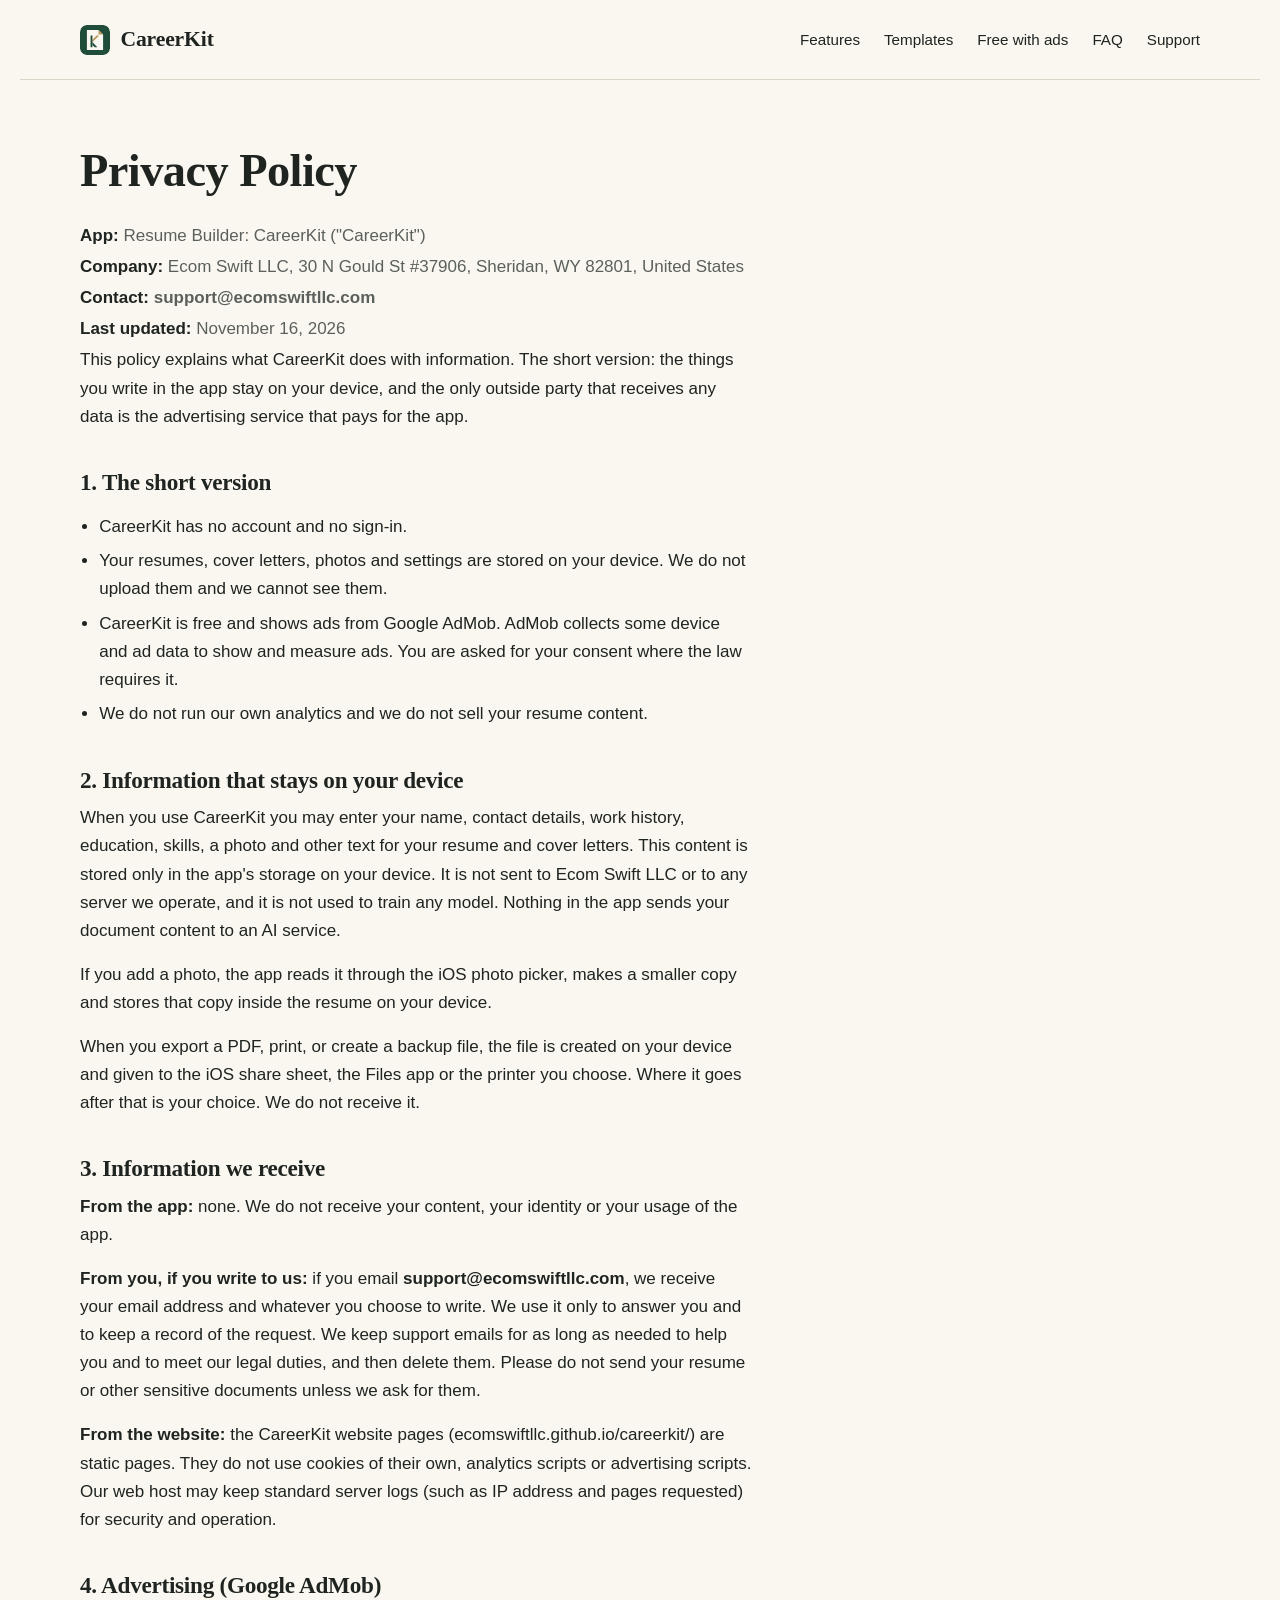
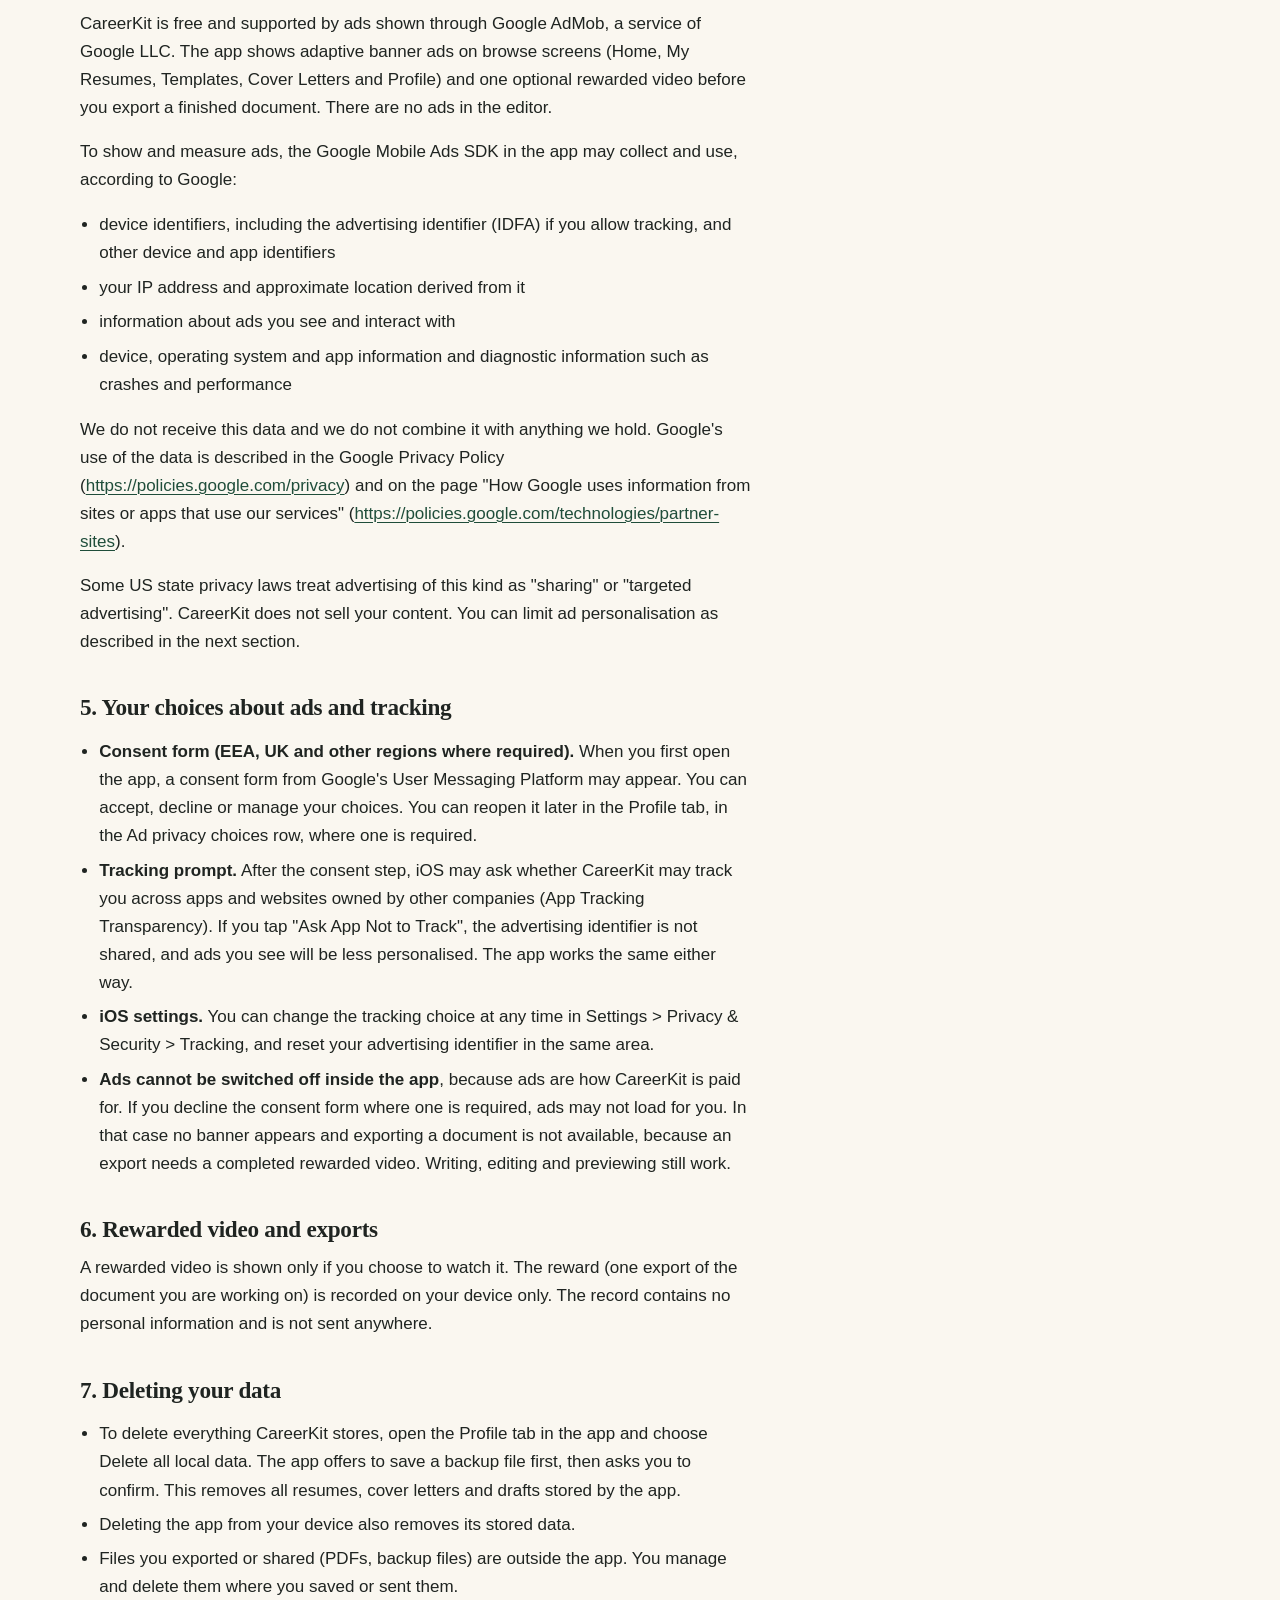
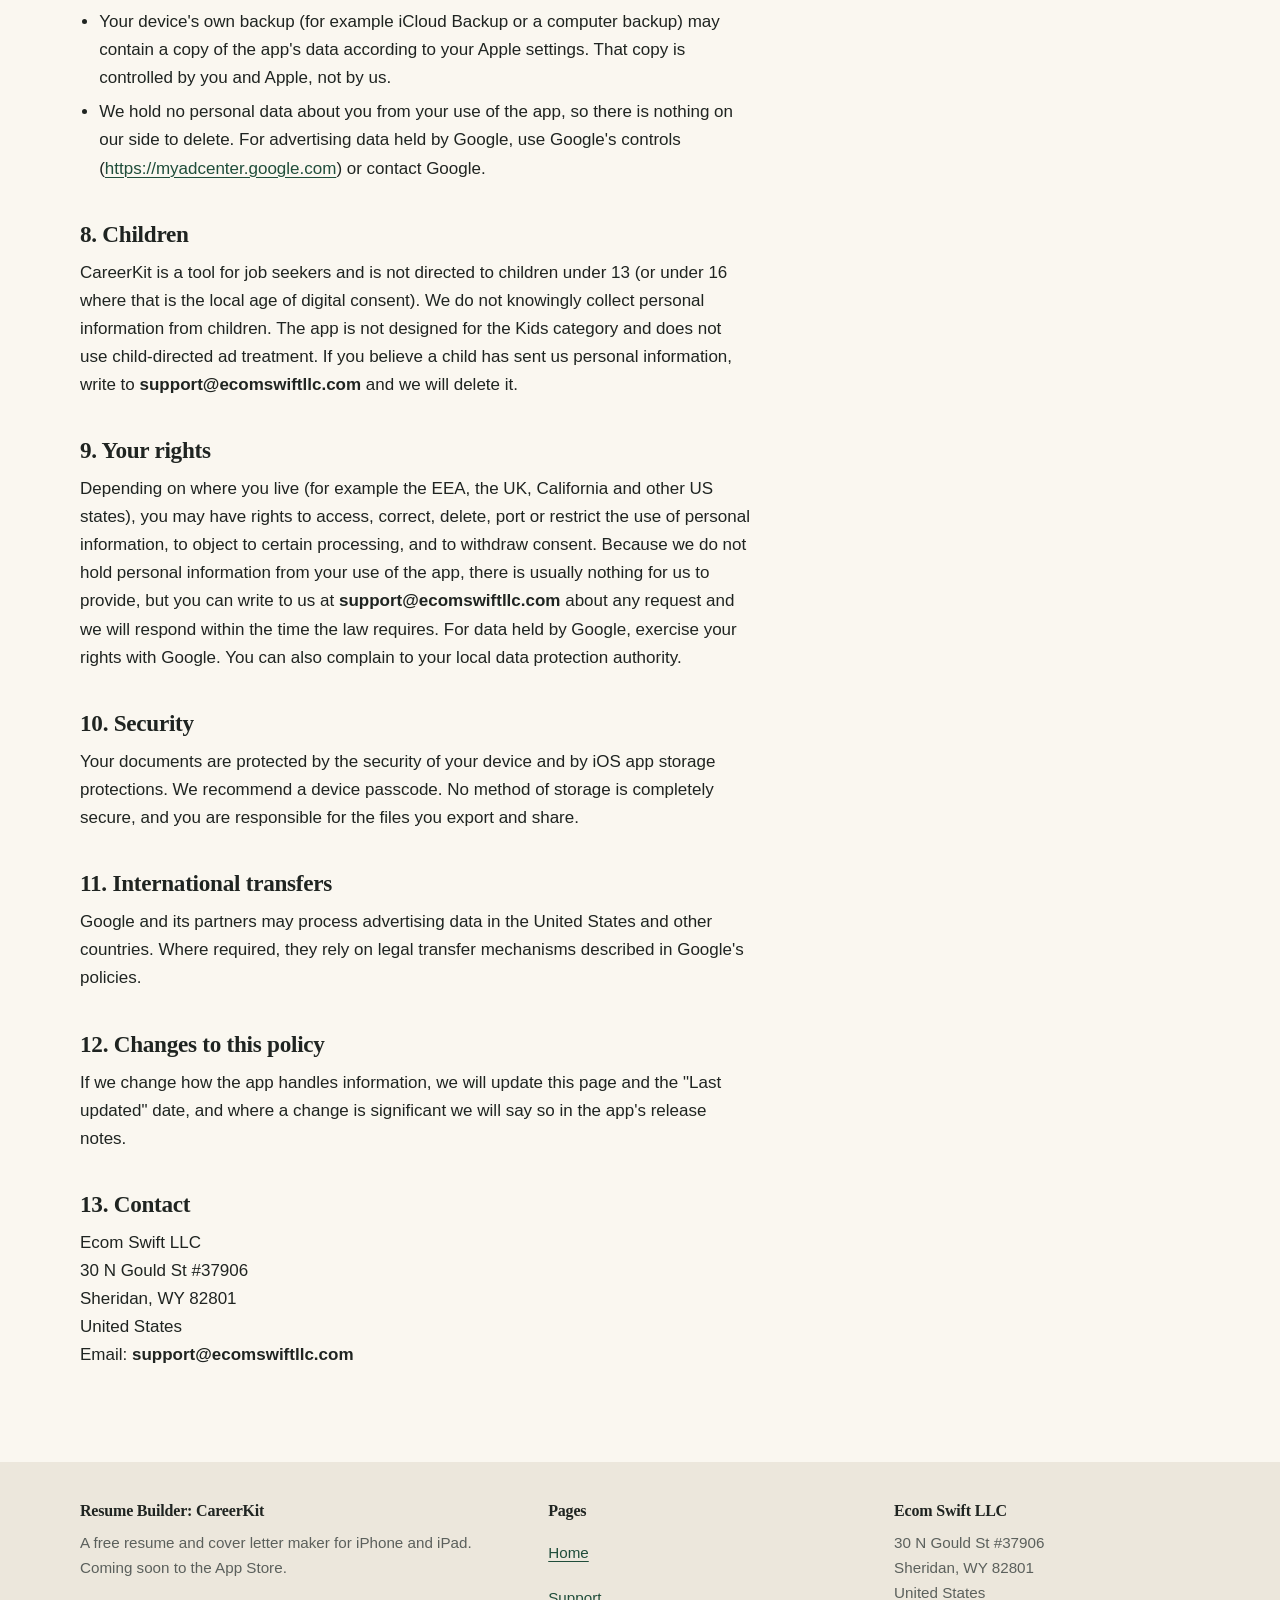
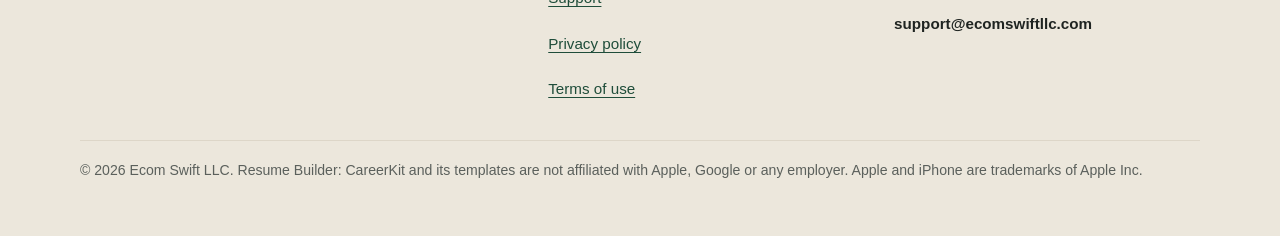
==== website/careerkit/privacy/index.html @ 7ea5f318 "CareerKit iOS: scaffold, ads, app shell, editor, templates, store docs (work in progress, not yet co" ====
<!doctype html>
<html lang="en">
<head>
<meta charset="utf-8">
<meta name="viewport" content="width=device-width, initial-scale=1, viewport-fit=cover">
<title>Privacy Policy | Resume Builder: CareerKit</title>
<meta name="description" content="How Resume Builder: CareerKit handles information: documents stay on your device, there is no account, and ads come from Google AdMob with your consent where required.">
<link rel="canonical" href="https://ecomswiftllc.github.io/careerkit/privacy/">
<meta name="theme-color" content="#FAF7F0" media="(prefers-color-scheme: light)">
<meta name="theme-color" content="#141614" media="(prefers-color-scheme: dark)">
<meta name="color-scheme" content="light dark">
<link rel="icon" href="../assets/favicon.svg" type="image/svg+xml">
<link rel="icon" href="../assets/favicon-32.png" type="image/png" sizes="32x32">
<link rel="apple-touch-icon" href="../assets/apple-touch-icon.png">
<meta property="og:type" content="website">
<meta property="og:site_name" content="Resume Builder: CareerKit">
<meta property="og:title" content="Privacy Policy | Resume Builder: CareerKit">
<meta property="og:description" content="How Resume Builder: CareerKit handles information: documents stay on your device, there is no account, and ads come from Google AdMob with your consent where required.">
<meta property="og:url" content="https://ecomswiftllc.github.io/careerkit/privacy/">
<meta property="og:image" content="https://ecomswiftllc.github.io/careerkit/assets/og-image.png">
<meta property="og:image:width" content="1200">
<meta property="og:image:height" content="630">
<meta property="og:image:alt" content="The CareerKit app icon next to the name Resume Builder: CareerKit">
<meta name="twitter:card" content="summary_large_image">
<meta name="twitter:title" content="Privacy Policy | Resume Builder: CareerKit">
<meta name="twitter:description" content="How Resume Builder: CareerKit handles information: documents stay on your device, there is no account, and ads come from Google AdMob with your consent where required.">
<meta name="twitter:image" content="https://ecomswiftllc.github.io/careerkit/assets/og-image.png">
<link rel="stylesheet" href="../assets/site.css">
</head>
<body>
<a class="skip" href="#main">Skip to content</a>
<header class="site-header">
  <div class="wrap">
    <a class="brand" href="../"><img src="../assets/favicon.svg" alt="" width="30" height="30">CareerKit</a>
    <nav class="nav" aria-label="Main">
      <a href="../#features">Features</a>
      <a href="../#templates">Templates</a>
      <a href="../#free">Free with ads</a>
      <a href="../#faq">FAQ</a>
      <a href="../support/">Support</a>
    </nav>
  </div>
</header>

<main id="main">
  <div class="page">
    <div class="wrap">
      <article class="doc">
<h1>Privacy Policy</h1>
<div class="meta">
<p><strong>App:</strong> Resume Builder: CareerKit ("CareerKit")</p>
<p><strong>Company:</strong> Ecom Swift LLC, 30 N Gould St #37906, Sheridan, WY 82801, United States</p>
<p><strong>Contact:</strong> <span class="email">support@ecomswiftllc.com</span></p>
<p><strong>Last updated:</strong> November 16, 2026</p>
</div>
<p>This policy explains what CareerKit does with information. The short version: the things you write in the app stay on your device, and the only outside party that receives any data is the advertising service that pays for the app.</p>
<h2>1. The short version</h2>
<ul><li>CareerKit has no account and no sign-in.</li><li>Your resumes, cover letters, photos and settings are stored on your device. We do not upload them and we cannot see them.</li><li>CareerKit is free and shows ads from Google AdMob. AdMob collects some device and ad data to show and measure ads. You are asked for your consent where the law requires it.</li><li>We do not run our own analytics and we do not sell your resume content.</li></ul>
<h2>2. Information that stays on your device</h2>
<p>When you use CareerKit you may enter your name, contact details, work history, education, skills, a photo and other text for your resume and cover letters. This content is stored only in the app's storage on your device. It is not sent to Ecom Swift LLC or to any server we operate, and it is not used to train any model. Nothing in the app sends your document content to an AI service.</p>
<p>If you add a photo, the app reads it through the iOS photo picker, makes a smaller copy and stores that copy inside the resume on your device.</p>
<p>When you export a PDF, print, or create a backup file, the file is created on your device and given to the iOS share sheet, the Files app or the printer you choose. Where it goes after that is your choice. We do not receive it.</p>
<h2>3. Information we receive</h2>
<p><strong>From the app:</strong> none. We do not receive your content, your identity or your usage of the app.</p>
<p><strong>From you, if you write to us:</strong> if you email <span class="email">support@ecomswiftllc.com</span>, we receive your email address and whatever you choose to write. We use it only to answer you and to keep a record of the request. We keep support emails for as long as needed to help you and to meet our legal duties, and then delete them. Please do not send your resume or other sensitive documents unless we ask for them.</p>
<p><strong>From the website:</strong> the CareerKit website pages (ecomswiftllc.github.io/careerkit/) are static pages. They do not use cookies of their own, analytics scripts or advertising scripts. Our web host may keep standard server logs (such as IP address and pages requested) for security and operation.</p>
<h2>4. Advertising (Google AdMob)</h2>
<p>CareerKit is free and supported by ads shown through Google AdMob, a service of Google LLC. The app shows adaptive banner ads on browse screens (Home, My Resumes, Templates, Cover Letters and Profile) and one optional rewarded video before you export a finished document. There are no ads in the editor.</p>
<p>To show and measure ads, the Google Mobile Ads SDK in the app may collect and use, according to Google:</p>
<ul><li>device identifiers, including the advertising identifier (IDFA) if you allow tracking, and other device and app identifiers</li><li>your IP address and approximate location derived from it</li><li>information about ads you see and interact with</li><li>device, operating system and app information and diagnostic information such as crashes and performance</li></ul>
<p>We do not receive this data and we do not combine it with anything we hold. Google's use of the data is described in the Google Privacy Policy (<a href="https://policies.google.com/privacy" rel="noopener">https://policies.google.com/privacy</a>) and on the page "How Google uses information from sites or apps that use our services" (<a href="https://policies.google.com/technologies/partner-sites" rel="noopener">https://policies.google.com/technologies/partner-sites</a>).</p>
<p>Some US state privacy laws treat advertising of this kind as "sharing" or "targeted advertising". CareerKit does not sell your content. You can limit ad personalisation as described in the next section.</p>
<h2>5. Your choices about ads and tracking</h2>
<ul><li><strong>Consent form (EEA, UK and other regions where required).</strong> When you first open the app, a consent form from Google's User Messaging Platform may appear. You can accept, decline or manage your choices. You can reopen it later in the Profile tab, in the Ad privacy choices row, where one is required.</li><li><strong>Tracking prompt.</strong> After the consent step, iOS may ask whether CareerKit may track you across apps and websites owned by other companies (App Tracking Transparency). If you tap "Ask App Not to Track", the advertising identifier is not shared, and ads you see will be less personalised. The app works the same either way.</li><li><strong>iOS settings.</strong> You can change the tracking choice at any time in Settings &gt; Privacy &amp; Security &gt; Tracking, and reset your advertising identifier in the same area.</li><li><strong>Ads cannot be switched off inside the app</strong>, because ads are how CareerKit is paid for. If you decline the consent form where one is required, ads may not load for you. In that case no banner appears and exporting a document is not available, because an export needs a completed rewarded video. Writing, editing and previewing still work.</li></ul>
<h2>6. Rewarded video and exports</h2>
<p>A rewarded video is shown only if you choose to watch it. The reward (one export of the document you are working on) is recorded on your device only. The record contains no personal information and is not sent anywhere.</p>
<h2>7. Deleting your data</h2>
<ul><li>To delete everything CareerKit stores, open the Profile tab in the app and choose Delete all local data. The app offers to save a backup file first, then asks you to confirm. This removes all resumes, cover letters and drafts stored by the app.</li><li>Deleting the app from your device also removes its stored data.</li><li>Files you exported or shared (PDFs, backup files) are outside the app. You manage and delete them where you saved or sent them.</li><li>Your device's own backup (for example iCloud Backup or a computer backup) may contain a copy of the app's data according to your Apple settings. That copy is controlled by you and Apple, not by us.</li><li>We hold no personal data about you from your use of the app, so there is nothing on our side to delete. For advertising data held by Google, use Google's controls (<a href="https://myadcenter.google.com" rel="noopener">https://myadcenter.google.com</a>) or contact Google.</li></ul>
<h2>8. Children</h2>
<p>CareerKit is a tool for job seekers and is not directed to children under 13 (or under 16 where that is the local age of digital consent). We do not knowingly collect personal information from children. The app is not designed for the Kids category and does not use child-directed ad treatment. If you believe a child has sent us personal information, write to <span class="email">support@ecomswiftllc.com</span> and we will delete it.</p>
<h2>9. Your rights</h2>
<p>Depending on where you live (for example the EEA, the UK, California and other US states), you may have rights to access, correct, delete, port or restrict the use of personal information, to object to certain processing, and to withdraw consent. Because we do not hold personal information from your use of the app, there is usually nothing for us to provide, but you can write to us at <span class="email">support@ecomswiftllc.com</span> about any request and we will respond within the time the law requires. For data held by Google, exercise your rights with Google. You can also complain to your local data protection authority.</p>
<h2>10. Security</h2>
<p>Your documents are protected by the security of your device and by iOS app storage protections. We recommend a device passcode. No method of storage is completely secure, and you are responsible for the files you export and share.</p>
<h2>11. International transfers</h2>
<p>Google and its partners may process advertising data in the United States and other countries. Where required, they rely on legal transfer mechanisms described in Google's policies.</p>
<h2>12. Changes to this policy</h2>
<p>If we change how the app handles information, we will update this page and the "Last updated" date, and where a change is significant we will say so in the app's release notes.</p>
<h2>13. Contact</h2>
<p>Ecom Swift LLC<br>30 N Gould St #37906<br>Sheridan, WY 82801<br>United States<br>Email: <span class="email">support@ecomswiftllc.com</span></p>
      </article>
    </div>
  </div>
</main>
<footer class="site-footer">
  <div class="wrap">
    <div>
      <h2>Resume Builder: CareerKit</h2>
      <p>A free resume and cover letter maker for iPhone and iPad. Coming soon to the App Store.</p>
    </div>
    <nav aria-label="Footer">
      <h2>Pages</h2>
      <ul>
        <li><a href="../">Home</a></li>
        <li><a href="../support/">Support</a></li>
        <li><a href="../privacy/">Privacy policy</a></li>
        <li><a href="../terms/">Terms of use</a></li>
      </ul>
    </nav>
    <div>
      <h2>Ecom Swift LLC</h2>
      <p>30 N Gould St #37906<br>Sheridan, WY 82801<br>United States</p>
      <p class="email">support@ecomswiftllc.com</p>
    </div>
    <p class="legalline">&copy; 2026 Ecom Swift LLC. Resume Builder: CareerKit and its templates are not affiliated with Apple, Google or any employer. Apple and iPhone are trademarks of Apple Inc.</p>
  </div>
</footer>
</body>
</html>
---- website/careerkit/assets/site.css ----
/* CareerKit site. System fonts only, no external requests.
   Layout: one calm reading column per section, with the section title in a left rail on wide screens.
   Memorable element: the three page-layout schematics in the hero. */
:root {
  --ivory: #FAF7F0;
  --surface: #FFFFFF;
  --stone: #ECE7DC;
  --hairline: #DDD6C8;
  --ink: #1F2421;
  --graphite: #5B605C;
  --forest: #1F4D3A;
  --forest-deep: #16382A;
  --champagne: #B89B5E;
  --on-forest: #FFFFFF;
  --link: #1F4D3A;
  --serif: "Iowan Old Style", "Palatino Linotype", Palatino, "New York", Charter, Georgia, "Times New Roman", serif;
  --sans: -apple-system, BlinkMacSystemFont, "SF Pro Text", "Segoe UI", Roboto, "Helvetica Neue", Arial, sans-serif;
  --gutter: max(1.25rem, env(safe-area-inset-left, 0px));
  --gutter-r: max(1.25rem, env(safe-area-inset-right, 0px));
  --measure: 40rem;
  color-scheme: light;
}
@media (prefers-color-scheme: dark) {
  :root:not([data-theme="light"]) {
    --ivory: #141614;
    --surface: #1D201E;
    --stone: #262A27;
    --hairline: #343935;
    --ink: #F2EFE8;
    --graphite: #A9ADA8;
    --forest: #6FB594;
    --forest-deep: #4C9677;
    --champagne: #CDB27A;
    --on-forest: #0F1A14;
    --link: #8CCBAA;
    color-scheme: dark;
  }
}

*, *::before, *::after { box-sizing: border-box; }
html { -webkit-text-size-adjust: 100%; scroll-behavior: smooth; }
@media (prefers-reduced-motion: reduce) { html { scroll-behavior: auto; } }
body {
  margin: 0;
  background: var(--ivory);
  color: var(--ink);
  font-family: var(--sans);
  font-size: 1.0625rem;
  line-height: 1.65;
  padding-left: var(--gutter);
  padding-right: var(--gutter-r);
}
img, svg { max-width: 100%; display: block; }
a { color: var(--link); text-underline-offset: 0.18em; text-decoration-thickness: 1px; }
a:hover { text-decoration-thickness: 2px; }
:focus-visible { outline: 3px solid var(--forest); outline-offset: 3px; border-radius: 2px; }
.skip { position: absolute; left: -999px; top: 0; background: var(--forest); color: var(--on-forest); padding: .6rem 1rem; z-index: 20; }
.skip:focus { left: 1rem; top: 1rem; }

.wrap { width: 100%; max-width: 70rem; margin-inline: auto; }

/* header */
.site-header { padding-block: 1.1rem; border-bottom: 1px solid var(--hairline); }
.site-header .wrap { display: flex; flex-wrap: wrap; align-items: center; justify-content: space-between; gap: .6rem 2rem; }
.brand { display: inline-flex; align-items: center; gap: .65rem; min-height: 44px; text-decoration: none; color: var(--ink); font-family: var(--serif); font-size: 1.35rem; font-weight: 600; letter-spacing: -.005em; }
.brand img { width: 30px; height: 30px; border-radius: 22%; }
.nav { display: flex; flex-wrap: wrap; gap: .25rem 1.5rem; font-size: .95rem; }
.nav a { color: var(--ink); text-decoration: none; padding-block: .5rem; min-height: 44px; display: inline-flex; align-items: center; }
.nav a:hover { text-decoration: underline; }
.nav a[aria-current="page"] { color: var(--forest); font-weight: 600; }

/* type */
h1, h2, h3 { font-family: var(--serif); font-weight: 600; line-height: 1.15; letter-spacing: -.012em; margin: 0; text-wrap: balance; }
h1 { font-size: clamp(2.3rem, 4.6vw, 3.35rem); }
h2 { font-size: clamp(1.6rem, 3vw, 2.15rem); }
h3 { font-size: 1.2rem; letter-spacing: -.005em; }
p { margin: 0 0 1rem; }
.lede { font-size: 1.2rem; line-height: 1.6; color: var(--graphite); max-width: 36rem; }
.small { font-size: .9rem; color: var(--graphite); }

/* hero */
.hero { padding-block: clamp(2.5rem, 7vw, 5.5rem) clamp(2.5rem, 6vw, 4.5rem); }
.hero .wrap { display: grid; grid-template-columns: minmax(0, .92fr) minmax(0, 1.08fr); gap: clamp(2rem, 4vw, 3.5rem); align-items: center; }
.hero h1 { margin-bottom: 1.25rem; }
.hero .lede { margin-bottom: 1.75rem; }
.status { display: flex; align-items: center; gap: .65rem; color: var(--forest); font-weight: 600; font-size: 1.05rem; margin: 0 0 .5rem; }
.status::before { content: ""; width: .7rem; height: .7rem; border-radius: 50%; background: var(--champagne); flex: none; }
.hero-note { max-width: 32rem; }
.appicon { width: 4.6rem; height: auto; border-radius: 22.37%; margin-bottom: 1.6rem; box-shadow: 0 1px 0 rgba(0,0,0,.06), 0 10px 24px -10px rgba(22,56,42,.45); }

.layouts { margin: 0; }
.layouts .row { display: grid; grid-template-columns: repeat(3, minmax(0, 1fr)); gap: clamp(.6rem, 2vw, 1.1rem); align-items: start; }
.layouts .row > div:nth-child(2) { margin-top: 1.6rem; }
.layouts .row > div:nth-child(3) { margin-top: .6rem; }
.layouts svg { width: 100%; height: auto; filter: drop-shadow(0 8px 14px rgba(22,56,42,.14)); }
.layouts figcaption, .layouts .cap { font-size: .86rem; color: var(--graphite); margin-top: .6rem; line-height: 1.4; }
.layouts > figcaption { margin-top: 1.1rem; max-width: 26rem; font-size: .86rem; color: var(--graphite); }
.layouts .cap strong { display: block; color: var(--ink); font-weight: 600; }

/* schematic page drawings */
.pg { fill: var(--surface); stroke: var(--hairline); stroke-width: 1; }
.sb { fill: var(--stone); }
.hd { fill: var(--forest); }
.band { fill: var(--forest); }
.ac { fill: var(--champagne); }
.ln { fill: var(--graphite); opacity: .38; }
.ln-on { fill: var(--on-forest); opacity: .75; }
.nm { fill: var(--ink); }

/* sections */
.section { padding-block: clamp(2.75rem, 6vw, 4.75rem); border-top: 1px solid var(--hairline); }
.section .wrap { display: grid; grid-template-columns: minmax(0, 1fr) minmax(0, 2.1fr); gap: 1.25rem clamp(2rem, 5vw, 4.5rem); }
.section h2 { max-width: 15ch; }
.section-body { min-width: 0; max-width: var(--measure); }
.section-body > *:last-child { margin-bottom: 0; }

.defs { margin: 0; padding: 0; }
.defs > div { padding-block: 1.05rem; border-top: 1px solid var(--hairline); }
.defs > div:first-child { border-top: 0; padding-top: 0; }
.defs dt { font-family: var(--serif); font-weight: 600; font-size: 1.2rem; line-height: 1.3; margin-bottom: .25rem; }
.defs dd { margin: 0; color: var(--graphite); }

.checks { list-style: none; margin: 0 0 1.25rem; padding: 0; }
.checks li { padding: .55rem 0 .55rem 1.6rem; border-top: 1px solid var(--hairline); position: relative; }
.checks li:last-child { border-bottom: 1px solid var(--hairline); }
.checks li::before { content: ""; position: absolute; left: .25rem; top: .72rem; width: .38rem; height: .72rem; border-right: 2px solid var(--forest); border-bottom: 2px solid var(--forest); transform: rotate(45deg); }

.split { display: grid; grid-template-columns: repeat(2, minmax(0, 1fr)); gap: 1.5rem 2.5rem; margin-block: 1.25rem; }
.split h3 { margin-bottom: .5rem; }
.split ul { margin: 0; padding-left: 1.1rem; color: var(--graphite); }
.split li { margin-bottom: .35rem; }

.facts { display: grid; grid-template-columns: 8.5rem minmax(0, 1fr); gap: .6rem 1.25rem; margin: 1.5rem 0 0; }
.facts dt { font-weight: 600; font-size: .95rem; padding-top: .1rem; }
.facts dd { margin: 0; color: var(--graphite); }

.structures { display: grid; grid-template-columns: repeat(4, minmax(0, 1fr)); gap: 1rem; margin: 0 0 1.75rem; padding: 0; list-style: none; }
.structures li { min-width: 0; }
.structures svg { width: 100%; height: auto; }
.structures .cap { font-size: .86rem; line-height: 1.4; color: var(--graphite); margin-top: .5rem; }
.structures .cap strong { display: block; color: var(--ink); font-weight: 600; }
.templates-wide { grid-column: 1 / -1; }
.templates-wide .section-body { max-width: none; }
.templates-wide .section-body > p, .templates-wide .facts { max-width: var(--measure); }

.disclaimer { border-left: 3px solid var(--champagne); padding: .2rem 0 .2rem 1.1rem; color: var(--ink); max-width: 36rem; }

/* faq */
.faq details { border-top: 1px solid var(--hairline); }
.faq details:last-child { border-bottom: 1px solid var(--hairline); }
.faq summary { cursor: pointer; list-style: none; padding: 1rem 2.2rem 1rem 0; font-family: var(--serif); font-weight: 600; font-size: 1.12rem; line-height: 1.35; position: relative; min-height: 44px; }
.faq summary::-webkit-details-marker { display: none; }
.faq summary::after { content: "+"; position: absolute; right: .2rem; top: .75rem; font-family: var(--sans); font-weight: 400; font-size: 1.5rem; color: var(--forest); line-height: 1; }
.faq details[open] summary::after { content: "\2212"; }
.faq .answer { padding: 0 0 1.1rem; color: var(--graphite); max-width: 36rem; }
.faq .answer p:last-child { margin-bottom: 0; }

/* inner pages (legal, support) */
.page { padding-block: clamp(2.25rem, 5vw, 4rem) clamp(3rem, 6vw, 5rem); }
.page .wrap { display: block; }
.page .doc { max-width: 42rem; }
.page h1 { font-size: clamp(2rem, 4.4vw, 2.9rem); margin-bottom: 1.5rem; }
.page h2 { font-size: 1.45rem; margin: 2.4rem 0 .7rem; max-width: none; }
.page ul { padding-left: 1.2rem; }
.page li { margin-bottom: .4rem; }
.page .meta p { margin-bottom: .2rem; color: var(--graphite); }
.page .meta strong { color: var(--ink); }
.contact-line { font-family: var(--serif); font-size: 1.5rem; font-weight: 600; margin: .4rem 0 1rem; overflow-wrap: anywhere; }
.contact-line a { color: var(--forest); }

/* footer */
.site-footer { background: var(--stone); margin-inline: calc(var(--gutter) * -1) calc(var(--gutter-r) * -1); padding: 2.5rem var(--gutter-r) 3rem var(--gutter); }
.site-footer .wrap { display: grid; grid-template-columns: minmax(0, 1.4fr) minmax(0, 1fr) minmax(0, 1fr); gap: 1.75rem 2.5rem; font-size: .95rem; }
.site-footer h2 { font-size: 1rem; margin-bottom: .6rem; max-width: none; }
.site-footer p { margin: 0 0 .35rem; color: var(--graphite); }
.site-footer ul { list-style: none; padding: 0; margin: 0; }
.site-footer li { margin-bottom: .1rem; }
.site-footer li a { display: inline-flex; align-items: center; min-height: 44px; }
.legalline { grid-column: 1 / -1; border-top: 1px solid var(--hairline); padding-top: 1.1rem; color: var(--graphite); font-size: .88rem; }

@media (max-width: 62rem) {
  .structures { grid-template-columns: repeat(2, minmax(0, 1fr)); }
}
@media (max-width: 52rem) {
  .hero .wrap { grid-template-columns: minmax(0, 1fr); }
  .section .wrap { grid-template-columns: minmax(0, 1fr); }
  .section h2 { max-width: none; }
  .site-footer .wrap { grid-template-columns: minmax(0, 1fr) minmax(0, 1fr); }
  .site-footer .wrap > :first-child { grid-column: 1 / -1; }
}
@media (max-width: 34rem) {
  body { font-size: 1rem; }
  .split { grid-template-columns: minmax(0, 1fr); }
  .facts { grid-template-columns: minmax(0, 1fr); gap: .1rem; }
  .facts dd { margin-bottom: .7rem; }
  .site-footer .wrap { grid-template-columns: minmax(0, 1fr); }
  .nav { gap: .1rem .9rem; font-size: .9rem; }
  .layouts .row > div:nth-child(2) { margin-top: 1rem; }
}

/* email shown as selectable text */
.email { user-select: all; overflow-wrap: anywhere; font-weight: 600; color: inherit; }
.site-footer .email { color: var(--ink); }
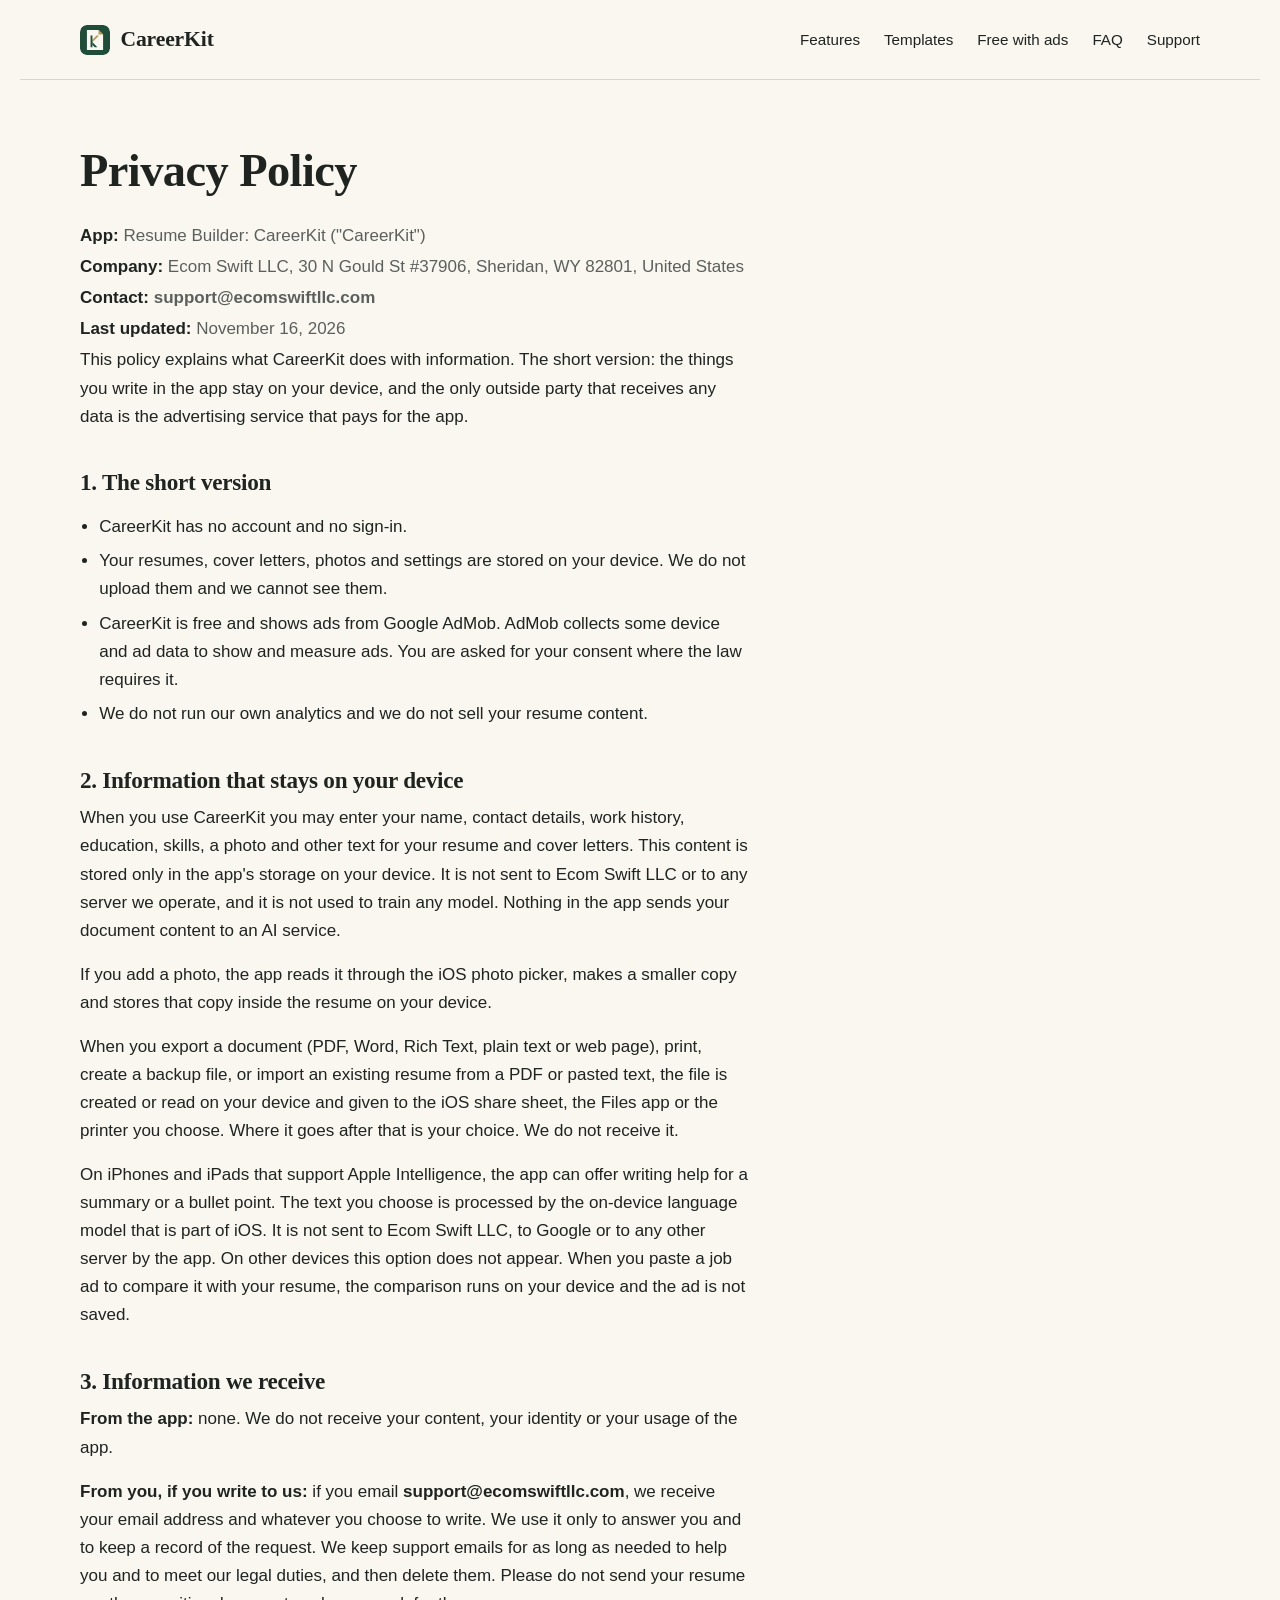
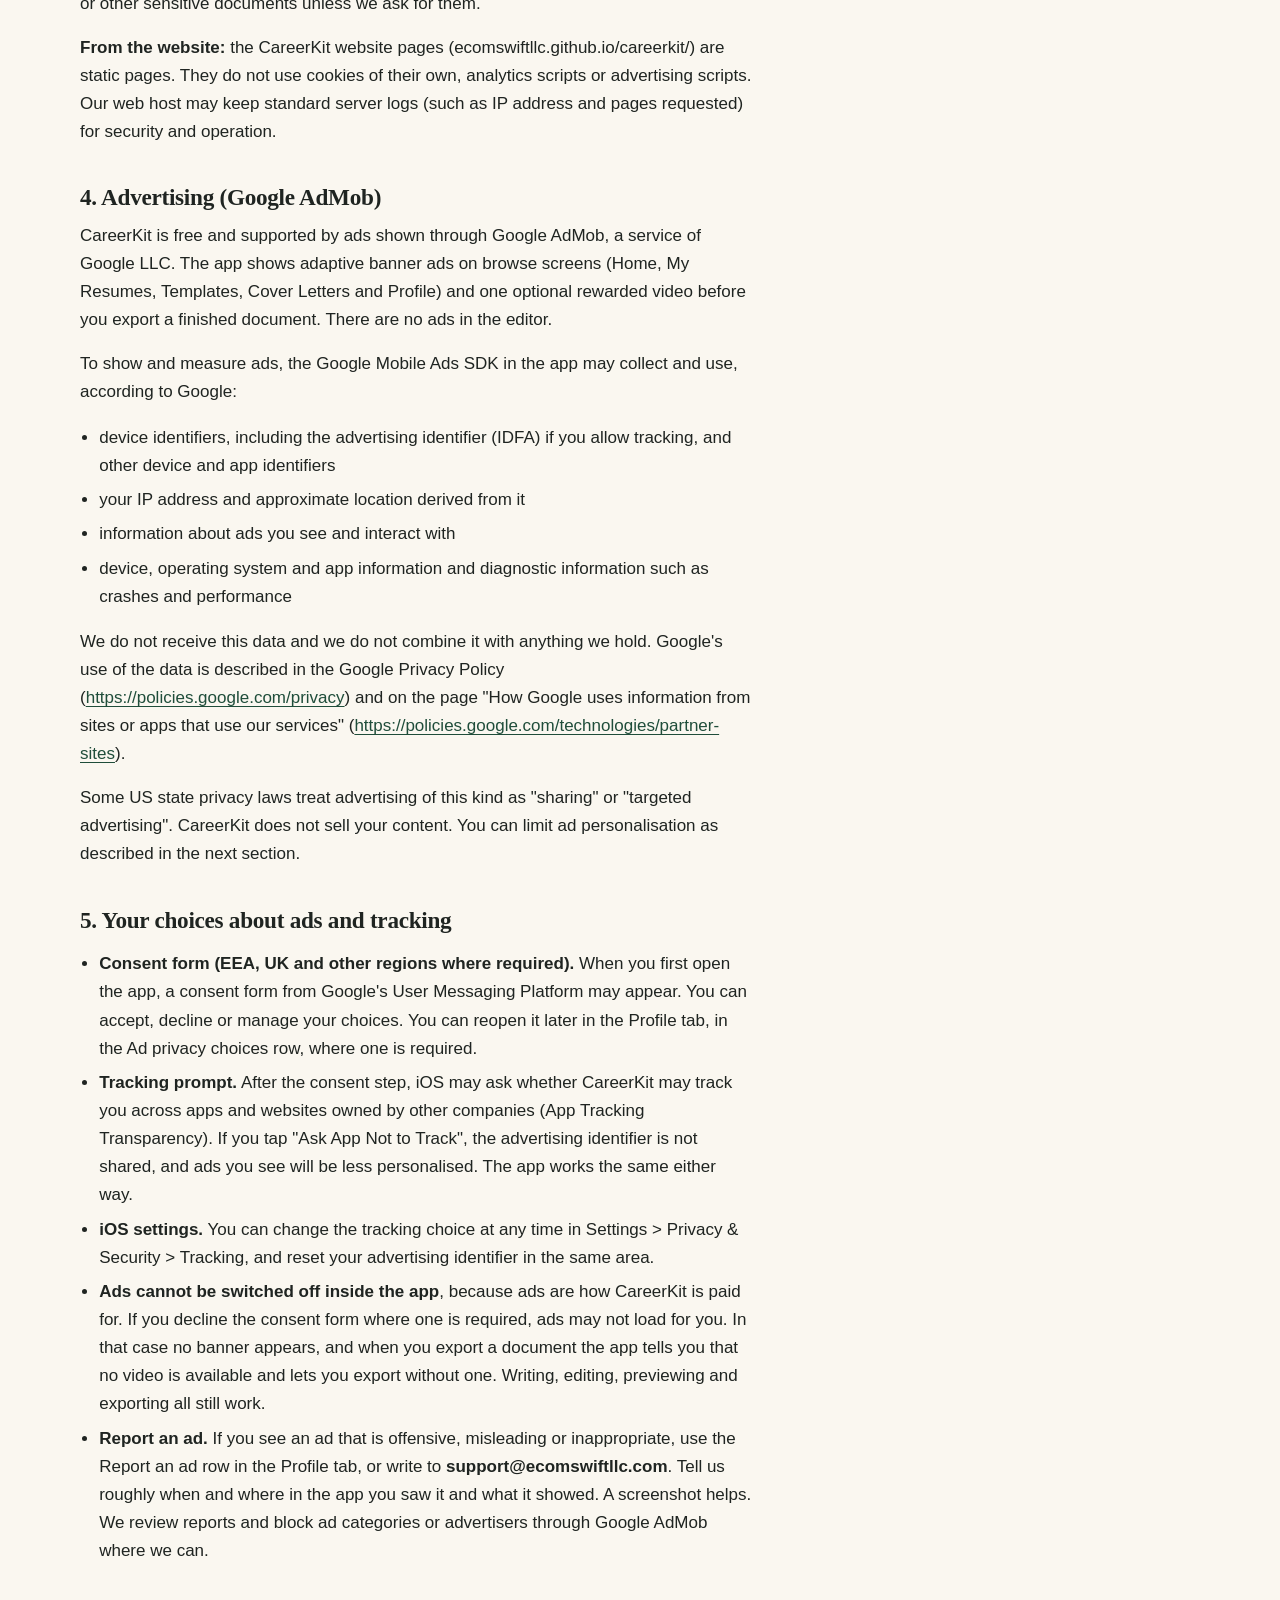
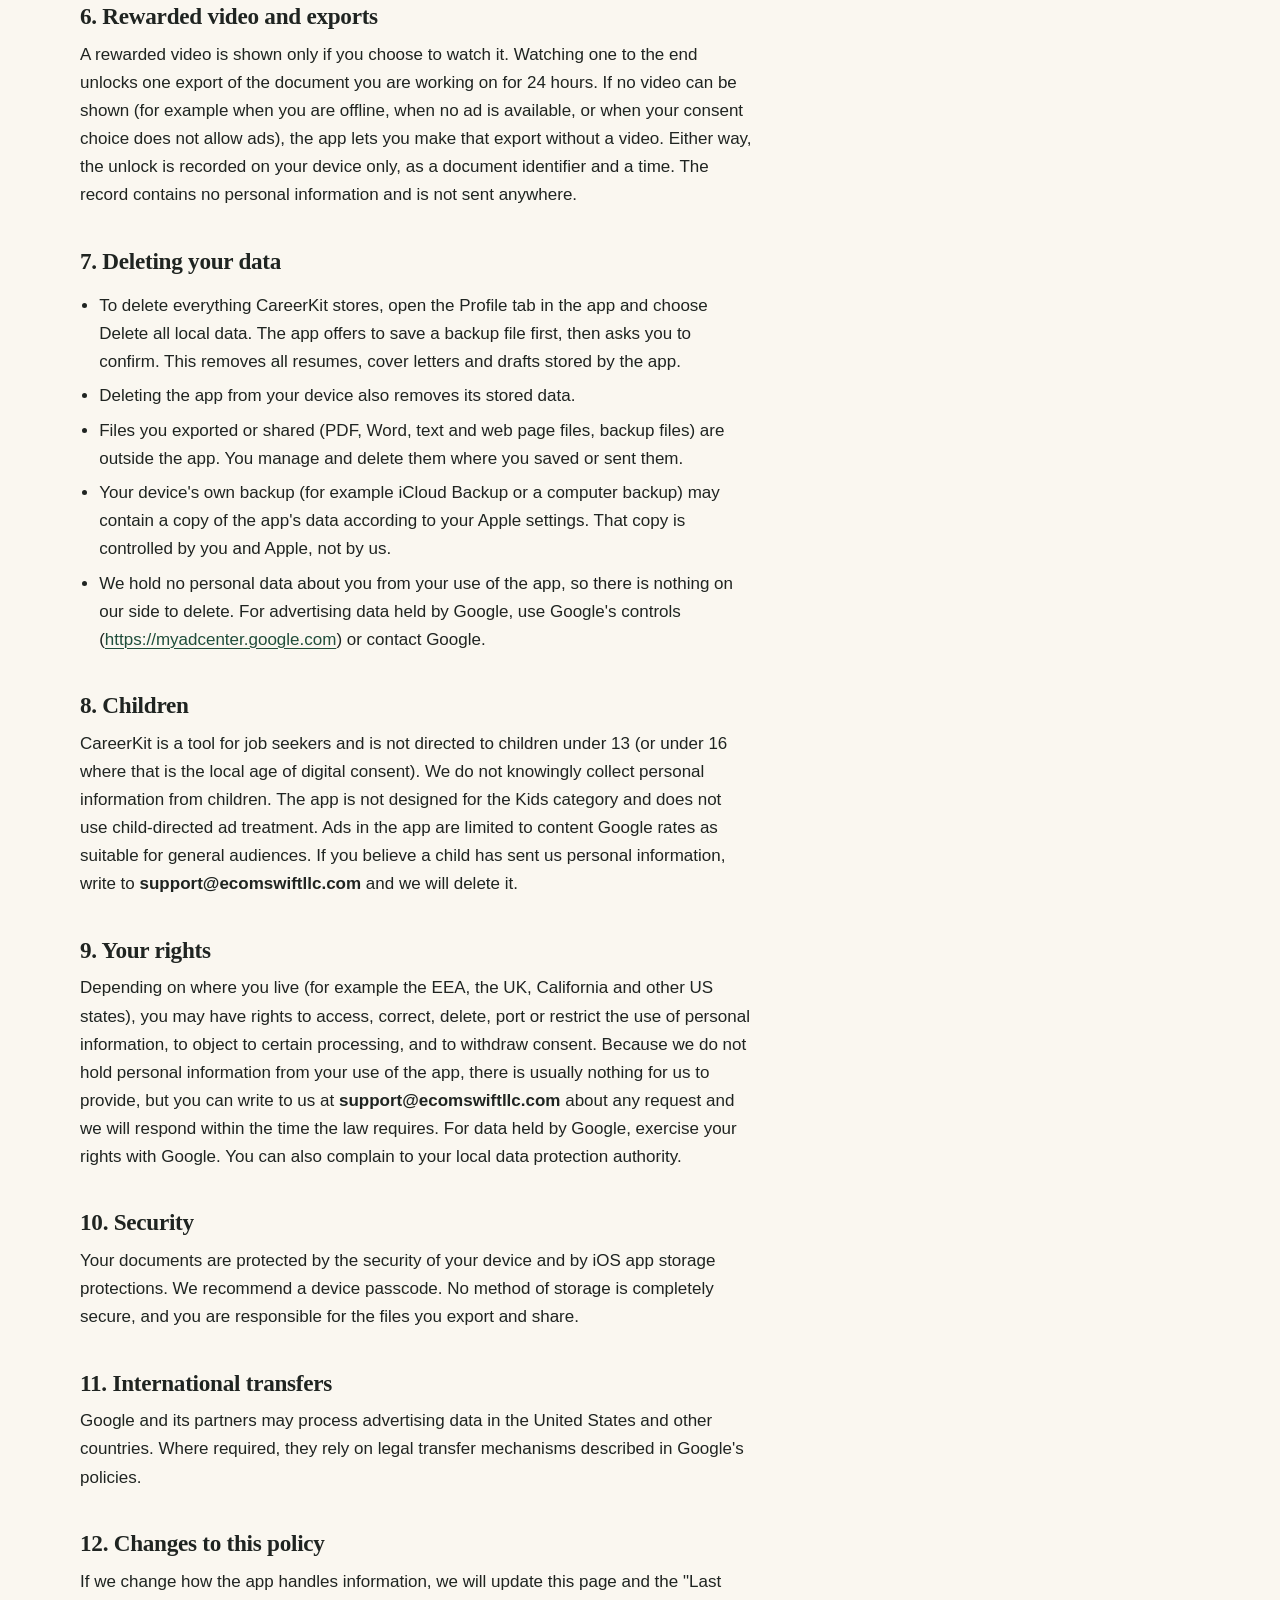
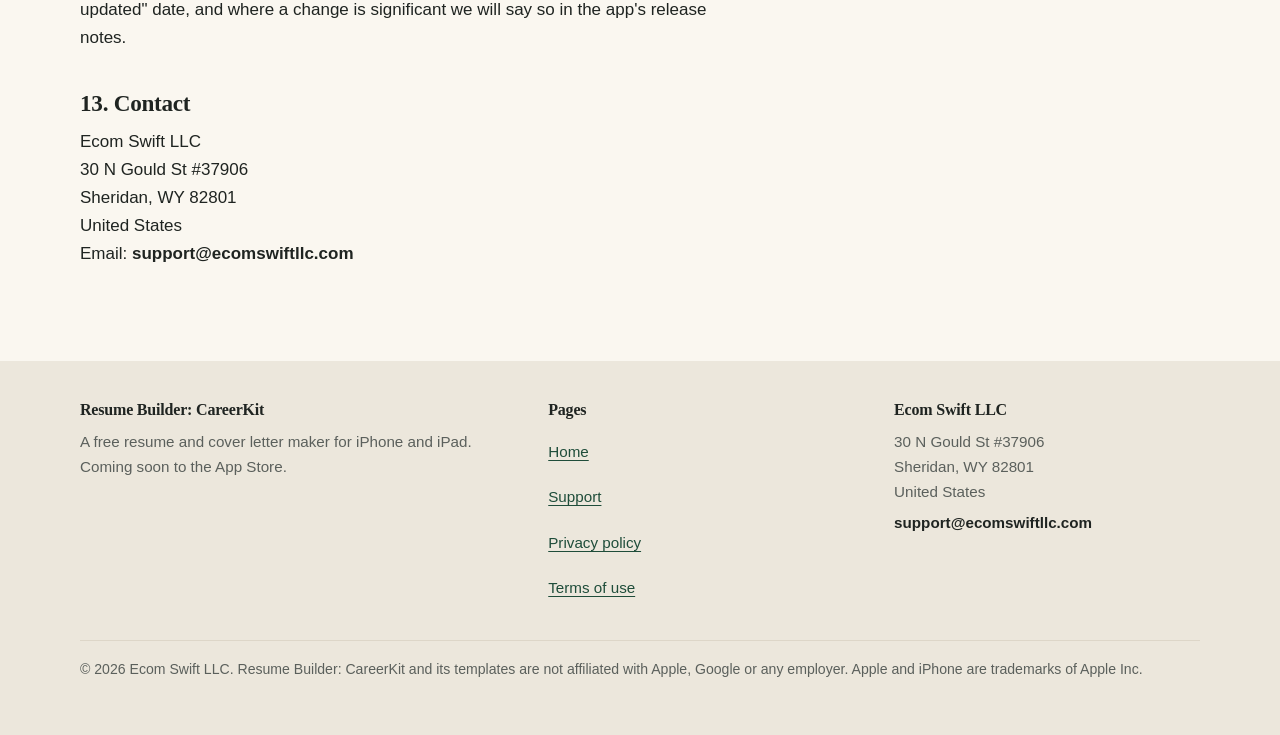
==== commit fe64c8ed: "Privacy policy: on-device writing help and job ad comparison; rebuilt site Co-Authored-By: Claude So" ====
--- a/website/careerkit/privacy/index.html
+++ b/website/careerkit/privacy/index.html
@@ -59,7 +59,8 @@
 <h2>2. Information that stays on your device</h2>
 <p>When you use CareerKit you may enter your name, contact details, work history, education, skills, a photo and other text for your resume and cover letters. This content is stored only in the app's storage on your device. It is not sent to Ecom Swift LLC or to any server we operate, and it is not used to train any model. Nothing in the app sends your document content to an AI service.</p>
 <p>If you add a photo, the app reads it through the iOS photo picker, makes a smaller copy and stores that copy inside the resume on your device.</p>
-<p>When you export a PDF, print, or create a backup file, the file is created on your device and given to the iOS share sheet, the Files app or the printer you choose. Where it goes after that is your choice. We do not receive it.</p>
+<p>When you export a document (PDF, Word, Rich Text, plain text or web page), print, create a backup file, or import an existing resume from a PDF or pasted text, the file is created or read on your device and given to the iOS share sheet, the Files app or the printer you choose. Where it goes after that is your choice. We do not receive it.</p>
+<p>On iPhones and iPads that support Apple Intelligence, the app can offer writing help for a summary or a bullet point. The text you choose is processed by the on-device language model that is part of iOS. It is not sent to Ecom Swift LLC, to Google or to any other server by the app. On other devices this option does not appear. When you paste a job ad to compare it with your resume, the comparison runs on your device and the ad is not saved.</p>
 <h2>3. Information we receive</h2>
 <p><strong>From the app:</strong> none. We do not receive your content, your identity or your usage of the app.</p>
 <p><strong>From you, if you write to us:</strong> if you email <span class="email">support@ecomswiftllc.com</span>, we receive your email address and whatever you choose to write. We use it only to answer you and to keep a record of the request. We keep support emails for as long as needed to help you and to meet our legal duties, and then delete them. Please do not send your resume or other sensitive documents unless we ask for them.</p>
@@ -71,13 +72,13 @@
 <p>We do not receive this data and we do not combine it with anything we hold. Google's use of the data is described in the Google Privacy Policy (<a href="https://policies.google.com/privacy" rel="noopener">https://policies.google.com/privacy</a>) and on the page "How Google uses information from sites or apps that use our services" (<a href="https://policies.google.com/technologies/partner-sites" rel="noopener">https://policies.google.com/technologies/partner-sites</a>).</p>
 <p>Some US state privacy laws treat advertising of this kind as "sharing" or "targeted advertising". CareerKit does not sell your content. You can limit ad personalisation as described in the next section.</p>
 <h2>5. Your choices about ads and tracking</h2>
-<ul><li><strong>Consent form (EEA, UK and other regions where required).</strong> When you first open the app, a consent form from Google's User Messaging Platform may appear. You can accept, decline or manage your choices. You can reopen it later in the Profile tab, in the Ad privacy choices row, where one is required.</li><li><strong>Tracking prompt.</strong> After the consent step, iOS may ask whether CareerKit may track you across apps and websites owned by other companies (App Tracking Transparency). If you tap "Ask App Not to Track", the advertising identifier is not shared, and ads you see will be less personalised. The app works the same either way.</li><li><strong>iOS settings.</strong> You can change the tracking choice at any time in Settings &gt; Privacy &amp; Security &gt; Tracking, and reset your advertising identifier in the same area.</li><li><strong>Ads cannot be switched off inside the app</strong>, because ads are how CareerKit is paid for. If you decline the consent form where one is required, ads may not load for you. In that case no banner appears and exporting a document is not available, because an export needs a completed rewarded video. Writing, editing and previewing still work.</li></ul>
+<ul><li><strong>Consent form (EEA, UK and other regions where required).</strong> When you first open the app, a consent form from Google's User Messaging Platform may appear. You can accept, decline or manage your choices. You can reopen it later in the Profile tab, in the Ad privacy choices row, where one is required.</li><li><strong>Tracking prompt.</strong> After the consent step, iOS may ask whether CareerKit may track you across apps and websites owned by other companies (App Tracking Transparency). If you tap "Ask App Not to Track", the advertising identifier is not shared, and ads you see will be less personalised. The app works the same either way.</li><li><strong>iOS settings.</strong> You can change the tracking choice at any time in Settings &gt; Privacy &amp; Security &gt; Tracking, and reset your advertising identifier in the same area.</li><li><strong>Ads cannot be switched off inside the app</strong>, because ads are how CareerKit is paid for. If you decline the consent form where one is required, ads may not load for you. In that case no banner appears, and when you export a document the app tells you that no video is available and lets you export without one. Writing, editing, previewing and exporting all still work.</li><li><strong>Report an ad.</strong> If you see an ad that is offensive, misleading or inappropriate, use the Report an ad row in the Profile tab, or write to <span class="email">support@ecomswiftllc.com</span>. Tell us roughly when and where in the app you saw it and what it showed. A screenshot helps. We review reports and block ad categories or advertisers through Google AdMob where we can.</li></ul>
 <h2>6. Rewarded video and exports</h2>
-<p>A rewarded video is shown only if you choose to watch it. The reward (one export of the document you are working on) is recorded on your device only. The record contains no personal information and is not sent anywhere.</p>
+<p>A rewarded video is shown only if you choose to watch it. Watching one to the end unlocks one export of the document you are working on for 24 hours. If no video can be shown (for example when you are offline, when no ad is available, or when your consent choice does not allow ads), the app lets you make that export without a video. Either way, the unlock is recorded on your device only, as a document identifier and a time. The record contains no personal information and is not sent anywhere.</p>
 <h2>7. Deleting your data</h2>
-<ul><li>To delete everything CareerKit stores, open the Profile tab in the app and choose Delete all local data. The app offers to save a backup file first, then asks you to confirm. This removes all resumes, cover letters and drafts stored by the app.</li><li>Deleting the app from your device also removes its stored data.</li><li>Files you exported or shared (PDFs, backup files) are outside the app. You manage and delete them where you saved or sent them.</li><li>Your device's own backup (for example iCloud Backup or a computer backup) may contain a copy of the app's data according to your Apple settings. That copy is controlled by you and Apple, not by us.</li><li>We hold no personal data about you from your use of the app, so there is nothing on our side to delete. For advertising data held by Google, use Google's controls (<a href="https://myadcenter.google.com" rel="noopener">https://myadcenter.google.com</a>) or contact Google.</li></ul>
+<ul><li>To delete everything CareerKit stores, open the Profile tab in the app and choose Delete all local data. The app offers to save a backup file first, then asks you to confirm. This removes all resumes, cover letters and drafts stored by the app.</li><li>Deleting the app from your device also removes its stored data.</li><li>Files you exported or shared (PDF, Word, text and web page files, backup files) are outside the app. You manage and delete them where you saved or sent them.</li><li>Your device's own backup (for example iCloud Backup or a computer backup) may contain a copy of the app's data according to your Apple settings. That copy is controlled by you and Apple, not by us.</li><li>We hold no personal data about you from your use of the app, so there is nothing on our side to delete. For advertising data held by Google, use Google's controls (<a href="https://myadcenter.google.com" rel="noopener">https://myadcenter.google.com</a>) or contact Google.</li></ul>
 <h2>8. Children</h2>
-<p>CareerKit is a tool for job seekers and is not directed to children under 13 (or under 16 where that is the local age of digital consent). We do not knowingly collect personal information from children. The app is not designed for the Kids category and does not use child-directed ad treatment. If you believe a child has sent us personal information, write to <span class="email">support@ecomswiftllc.com</span> and we will delete it.</p>
+<p>CareerKit is a tool for job seekers and is not directed to children under 13 (or under 16 where that is the local age of digital consent). We do not knowingly collect personal information from children. The app is not designed for the Kids category and does not use child-directed ad treatment. Ads in the app are limited to content Google rates as suitable for general audiences. If you believe a child has sent us personal information, write to <span class="email">support@ecomswiftllc.com</span> and we will delete it.</p>
 <h2>9. Your rights</h2>
 <p>Depending on where you live (for example the EEA, the UK, California and other US states), you may have rights to access, correct, delete, port or restrict the use of personal information, to object to certain processing, and to withdraw consent. Because we do not hold personal information from your use of the app, there is usually nothing for us to provide, but you can write to us at <span class="email">support@ecomswiftllc.com</span> about any request and we will respond within the time the law requires. For data held by Google, exercise your rights with Google. You can also complain to your local data protection authority.</p>
 <h2>10. Security</h2>
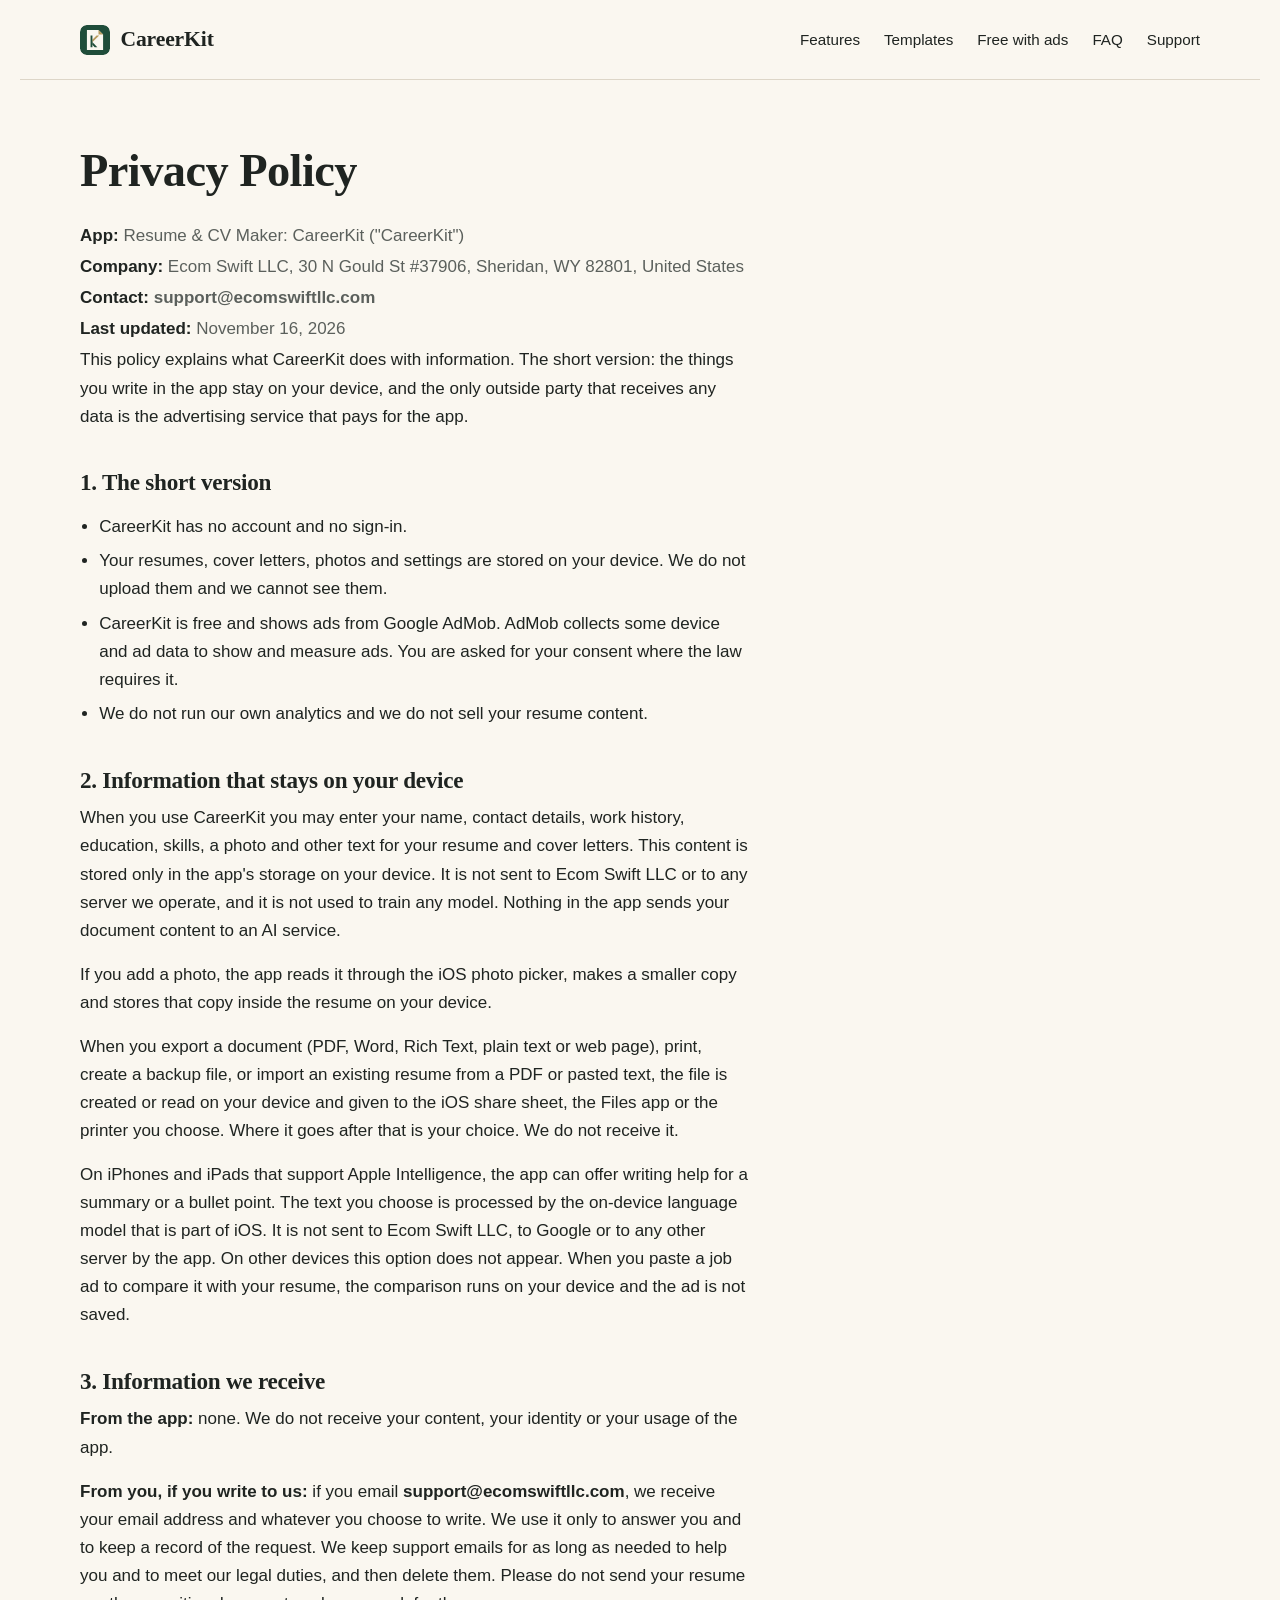
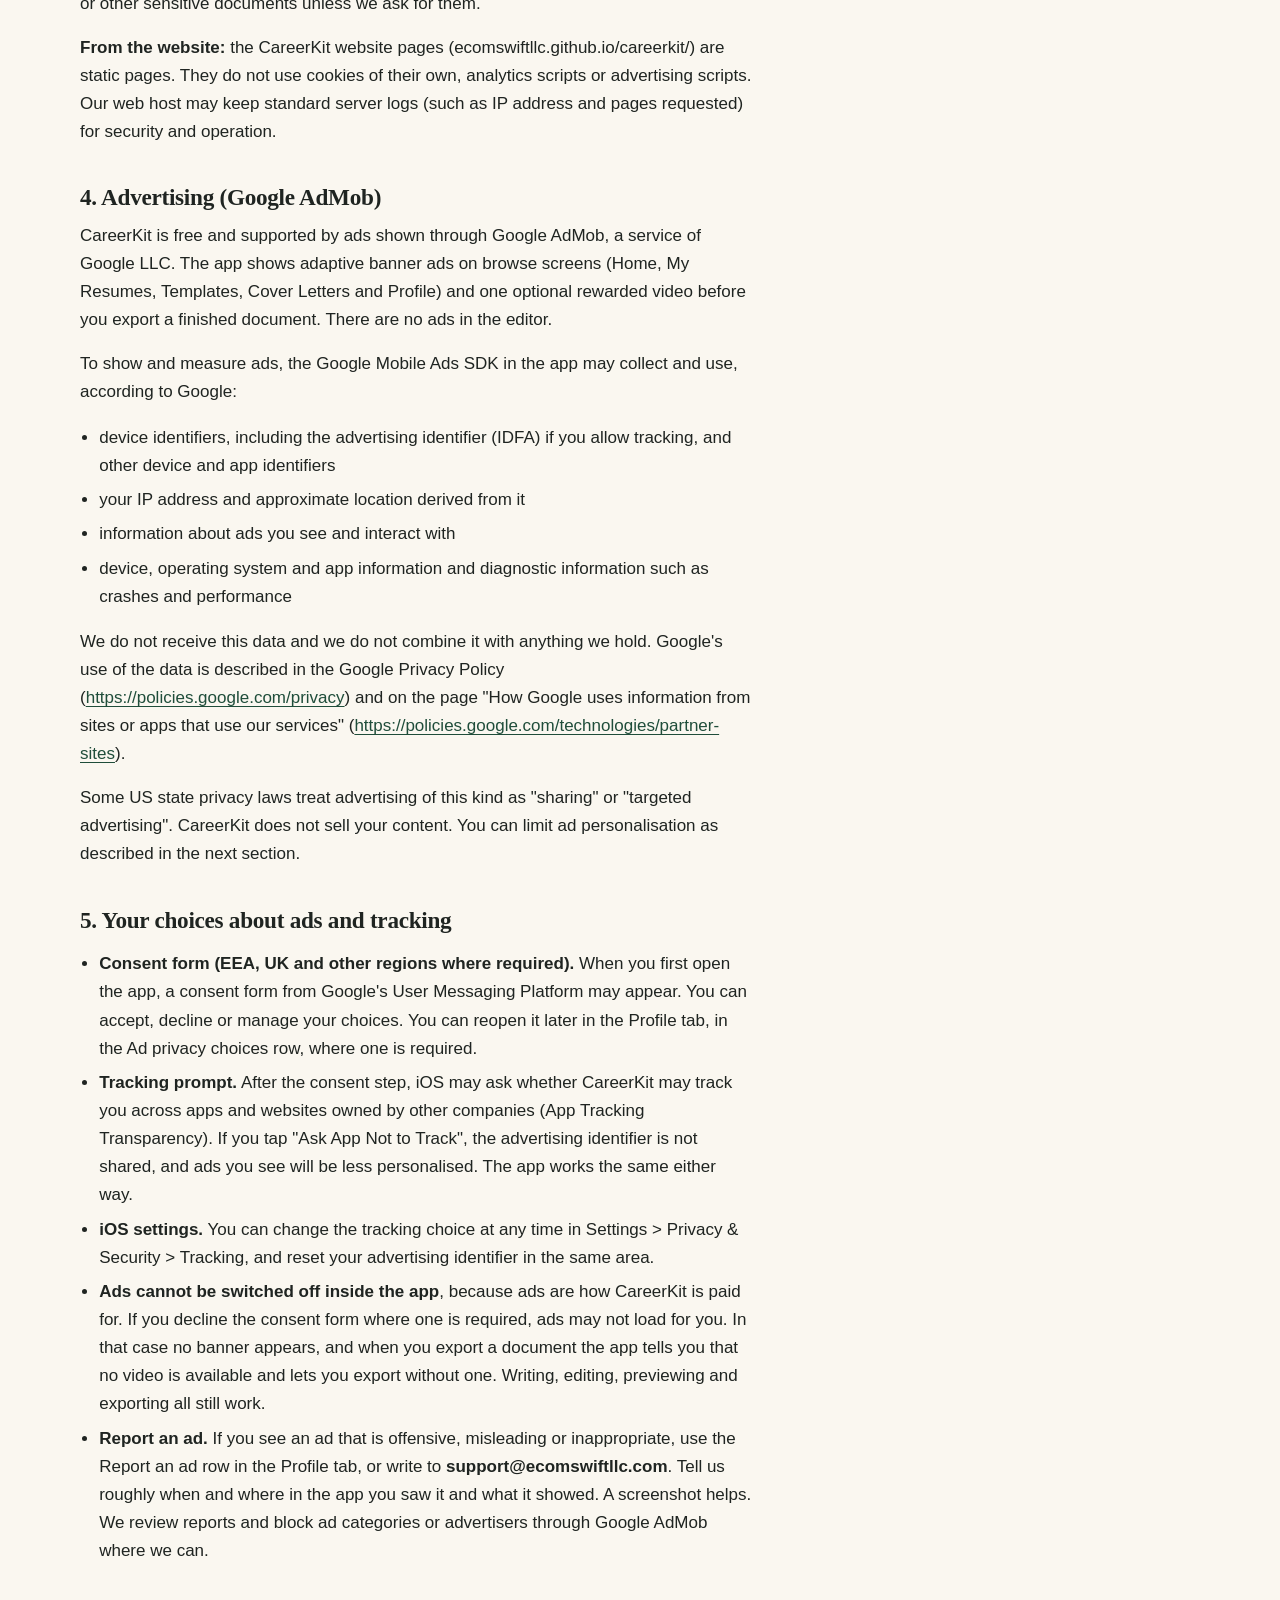
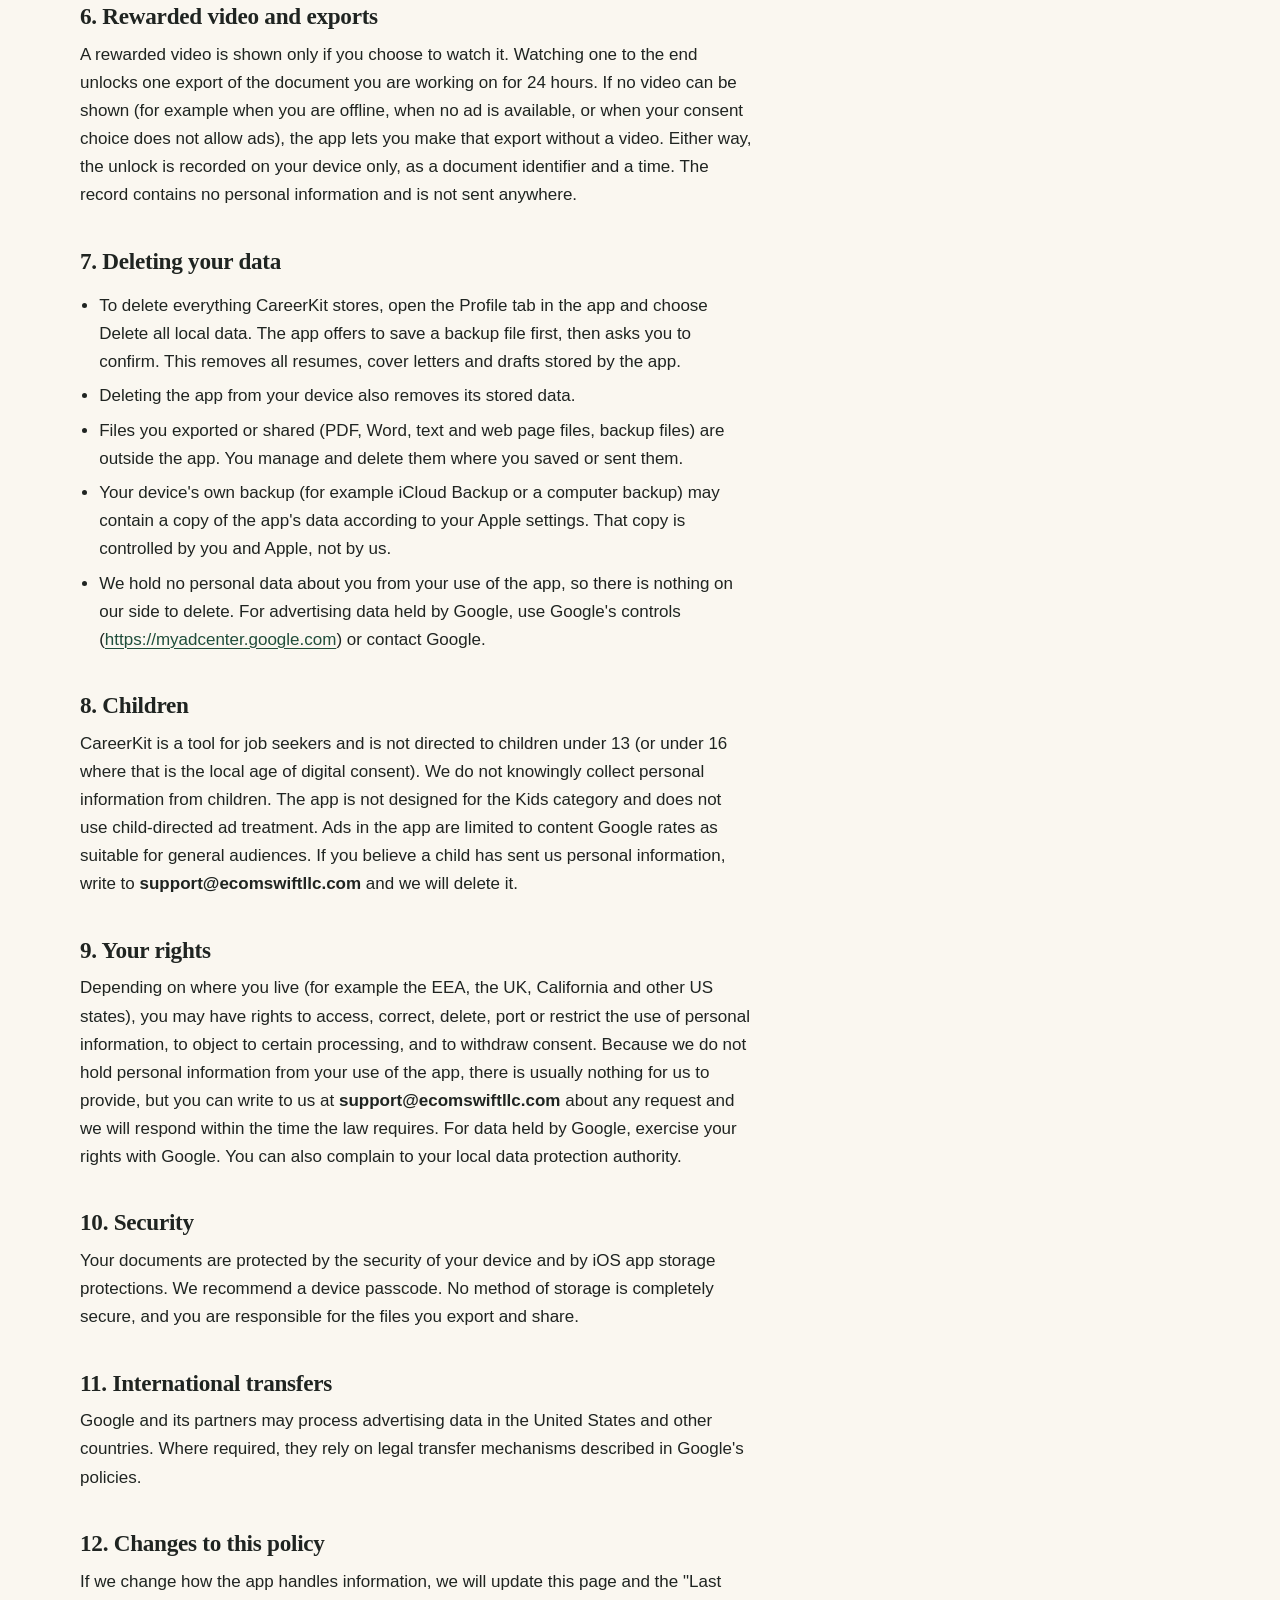
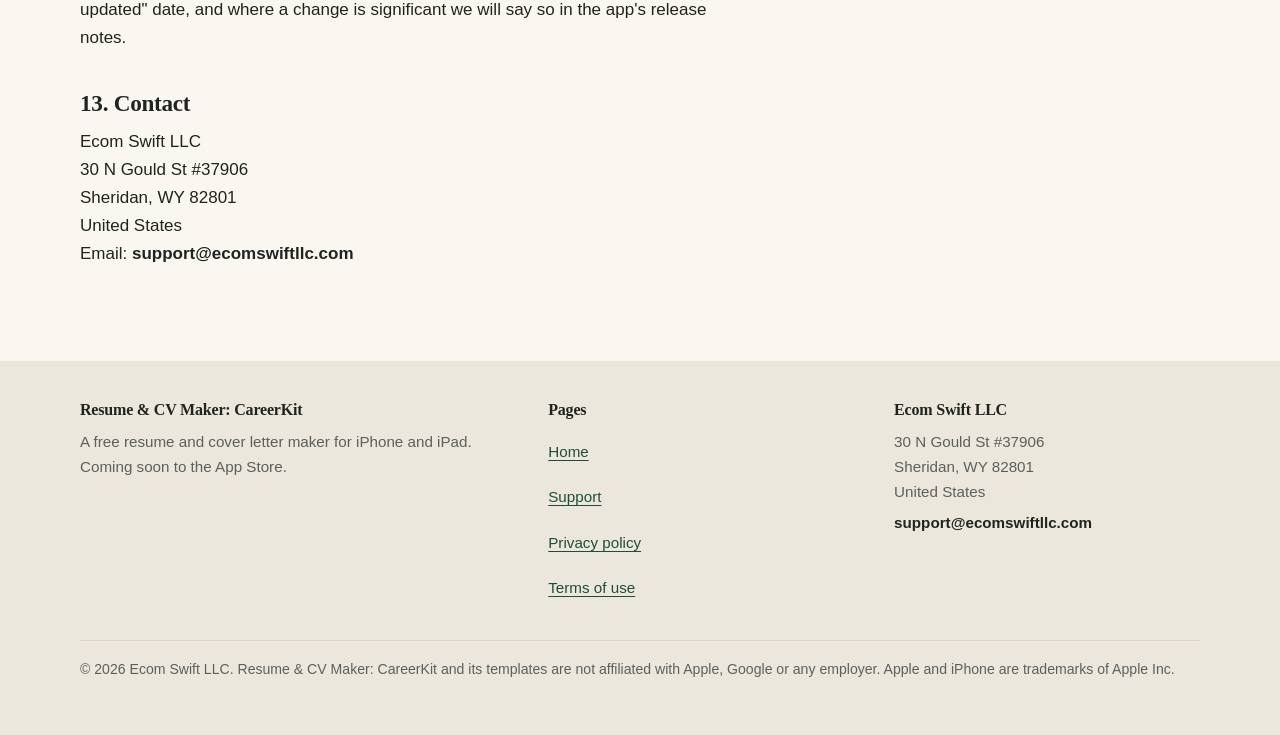
==== commit abb69529: "Shorten Spanish and French paper size labels; sync website build Co-Authored-By: Claude Sonnet 5.5 <" ====
--- a/website/careerkit/privacy/index.html
+++ b/website/careerkit/privacy/index.html
@@ -3,8 +3,8 @@
 <head>
 <meta charset="utf-8">
 <meta name="viewport" content="width=device-width, initial-scale=1, viewport-fit=cover">
-<title>Privacy Policy | Resume Builder: CareerKit</title>
-<meta name="description" content="How Resume Builder: CareerKit handles information: documents stay on your device, there is no account, and ads come from Google AdMob with your consent where required.">
+<title>Privacy Policy | Resume &amp; CV Maker: CareerKit</title>
+<meta name="description" content="How Resume &amp; CV Maker: CareerKit handles information: documents stay on your device, there is no account, and ads come from Google AdMob with your consent where required.">
 <link rel="canonical" href="https://ecomswiftllc.github.io/careerkit/privacy/">
 <meta name="theme-color" content="#FAF7F0" media="(prefers-color-scheme: light)">
 <meta name="theme-color" content="#141614" media="(prefers-color-scheme: dark)">
@@ -13,17 +13,17 @@
 <link rel="icon" href="../assets/favicon-32.png" type="image/png" sizes="32x32">
 <link rel="apple-touch-icon" href="../assets/apple-touch-icon.png">
 <meta property="og:type" content="website">
-<meta property="og:site_name" content="Resume Builder: CareerKit">
-<meta property="og:title" content="Privacy Policy | Resume Builder: CareerKit">
-<meta property="og:description" content="How Resume Builder: CareerKit handles information: documents stay on your device, there is no account, and ads come from Google AdMob with your consent where required.">
+<meta property="og:site_name" content="Resume &amp; CV Maker: CareerKit">
+<meta property="og:title" content="Privacy Policy | Resume &amp; CV Maker: CareerKit">
+<meta property="og:description" content="How Resume &amp; CV Maker: CareerKit handles information: documents stay on your device, there is no account, and ads come from Google AdMob with your consent where required.">
 <meta property="og:url" content="https://ecomswiftllc.github.io/careerkit/privacy/">
 <meta property="og:image" content="https://ecomswiftllc.github.io/careerkit/assets/og-image.png">
 <meta property="og:image:width" content="1200">
 <meta property="og:image:height" content="630">
-<meta property="og:image:alt" content="The CareerKit app icon next to the name Resume Builder: CareerKit">
+<meta property="og:image:alt" content="The CareerKit app icon next to the name Resume & CV Maker: CareerKit">
 <meta name="twitter:card" content="summary_large_image">
-<meta name="twitter:title" content="Privacy Policy | Resume Builder: CareerKit">
-<meta name="twitter:description" content="How Resume Builder: CareerKit handles information: documents stay on your device, there is no account, and ads come from Google AdMob with your consent where required.">
+<meta name="twitter:title" content="Privacy Policy | Resume &amp; CV Maker: CareerKit">
+<meta name="twitter:description" content="How Resume &amp; CV Maker: CareerKit handles information: documents stay on your device, there is no account, and ads come from Google AdMob with your consent where required.">
 <meta name="twitter:image" content="https://ecomswiftllc.github.io/careerkit/assets/og-image.png">
 <link rel="stylesheet" href="../assets/site.css">
 </head>
@@ -48,7 +48,7 @@
       <article class="doc">
 <h1>Privacy Policy</h1>
 <div class="meta">
-<p><strong>App:</strong> Resume Builder: CareerKit ("CareerKit")</p>
+<p><strong>App:</strong> Resume &amp; CV Maker: CareerKit ("CareerKit")</p>
 <p><strong>Company:</strong> Ecom Swift LLC, 30 N Gould St #37906, Sheridan, WY 82801, United States</p>
 <p><strong>Contact:</strong> <span class="email">support@ecomswiftllc.com</span></p>
 <p><strong>Last updated:</strong> November 16, 2026</p>
@@ -96,7 +96,7 @@
 <footer class="site-footer">
   <div class="wrap">
     <div>
-      <h2>Resume Builder: CareerKit</h2>
+      <h2>Resume & CV Maker: CareerKit</h2>
       <p>A free resume and cover letter maker for iPhone and iPad. Coming soon to the App Store.</p>
     </div>
     <nav aria-label="Footer">
@@ -113,7 +113,7 @@
       <p>30 N Gould St #37906<br>Sheridan, WY 82801<br>United States</p>
       <p class="email">support@ecomswiftllc.com</p>
     </div>
-    <p class="legalline">&copy; 2026 Ecom Swift LLC. Resume Builder: CareerKit and its templates are not affiliated with Apple, Google or any employer. Apple and iPhone are trademarks of Apple Inc.</p>
+    <p class="legalline">&copy; 2026 Ecom Swift LLC. Resume & CV Maker: CareerKit and its templates are not affiliated with Apple, Google or any employer. Apple and iPhone are trademarks of Apple Inc.</p>
   </div>
 </footer>
 </body>
